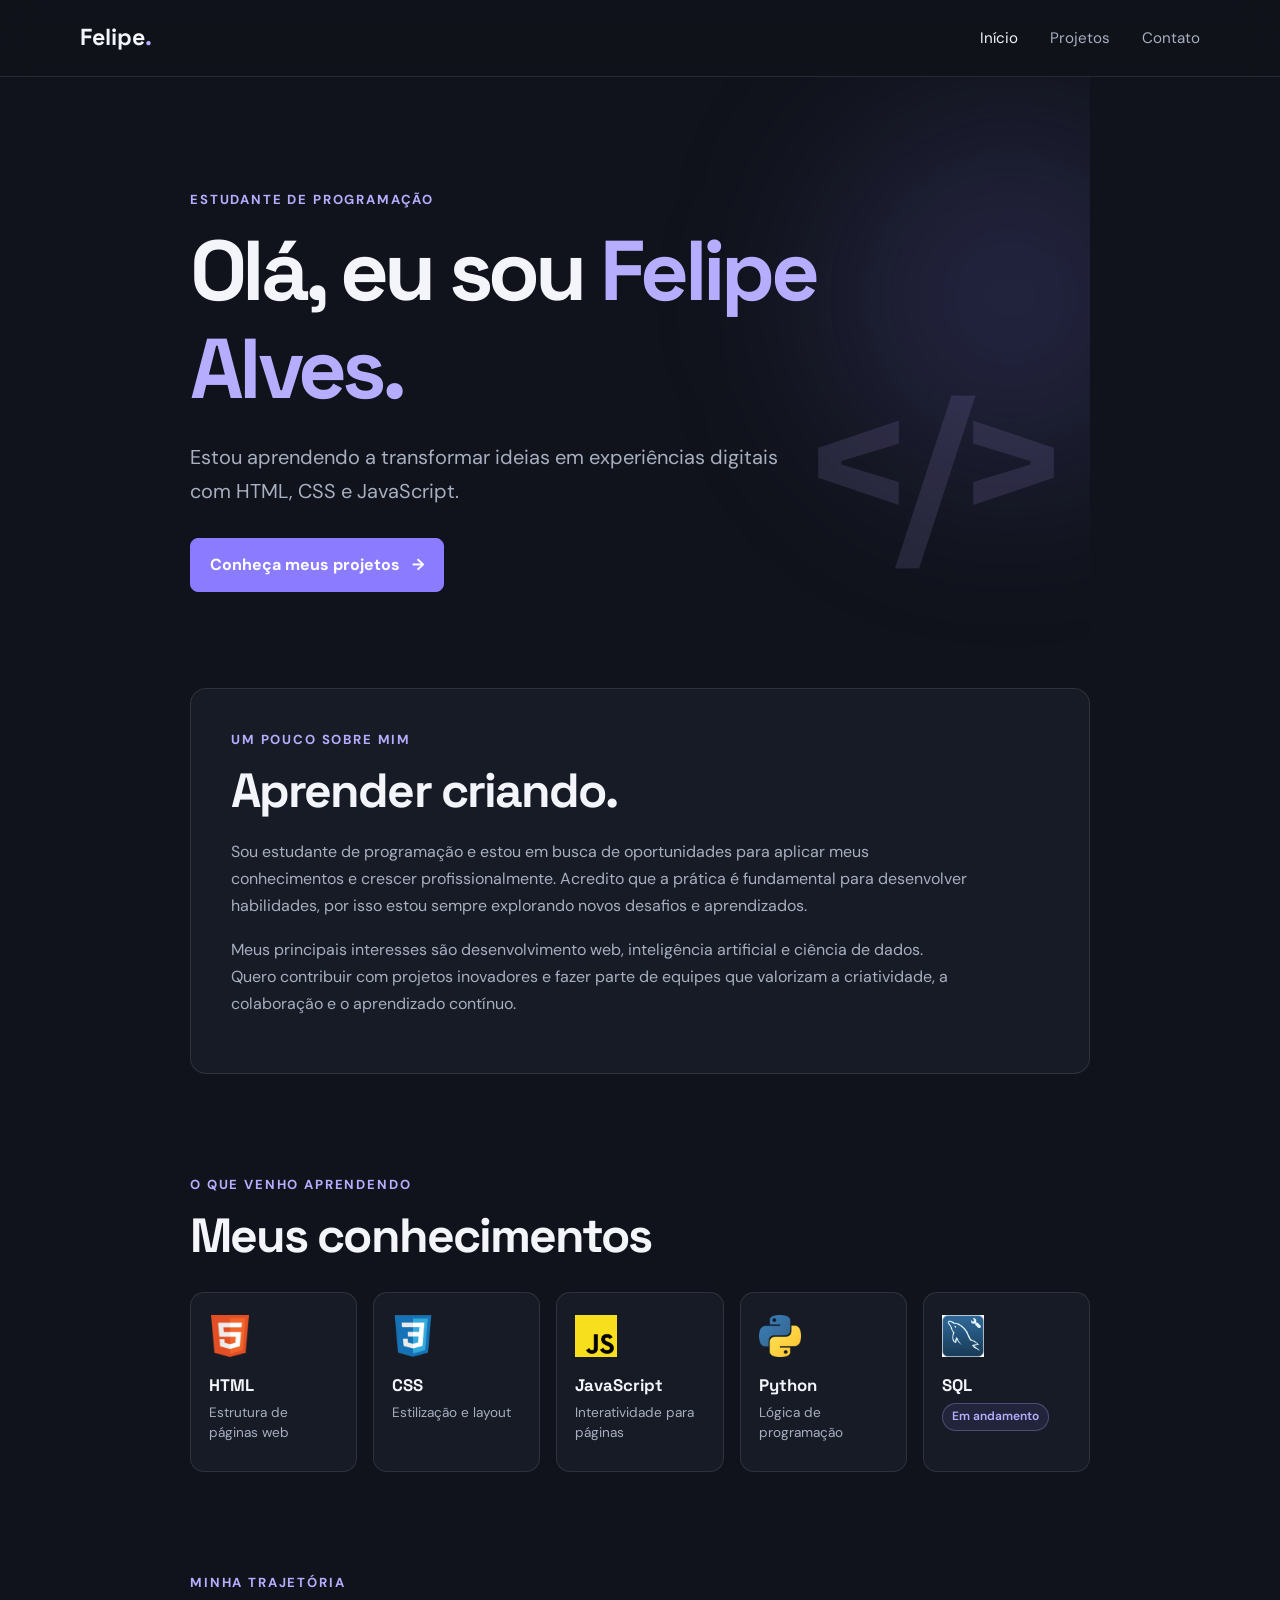
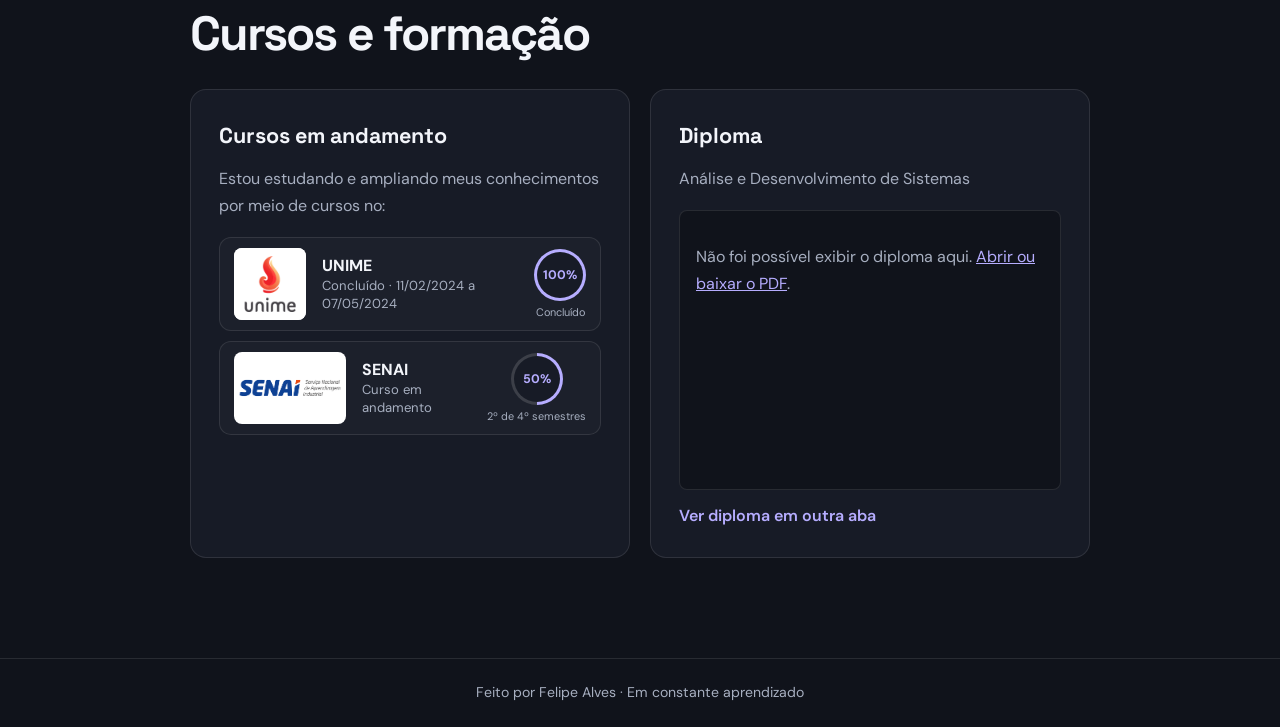
==== index.html @ 54317f24 "fazendo" ====
<!DOCTYPE html>
<html lang="pt-BR">
<head>
    <meta charset="UTF-8">
    <meta name="viewport" content="width=device-width, initial-scale=1.0">
    <meta name="description" content="Conheça o portfólio de Felipe Alves, estudante de programação.">
    <title>Felipe Alves | Portfólio</title>
    <link rel="stylesheet" href="style.css">
</head>
<body class="pagina-portifolio">
    <header class="cabecalho">
        <nav class="navegacao" aria-label="Navegação principal">
            <a class="marca" href="index.html">Felipe<span>.</span></a>
            <ul>
                <li><a href="index.html" aria-current="page">Início</a></li>
                <li><a href="projetos.html">Projetos</a></li>
                <li><a href="contato.html">Contato</a></li>
            </ul>
        </nav>
    </header>

    <main>
        <section class="apresentacao" aria-labelledby="titulo-principal">
            <p class="etiqueta" data-reveal>Estudante de programação</p>
            <h1 id="titulo-principal" data-reveal>Olá, eu sou <span>Felipe Alves.</span></h1>
            <p class="texto-destaque" data-reveal>Estou aprendendo a transformar ideias em experiências digitais com HTML, CSS e JavaScript.</p>
            <a class="botao" href="projetos.html">Conheça meus projetos <span aria-hidden="true">→</span></a>
            <div class="detalhe-apresentacao" aria-hidden="true">&lt;/&gt;</div>
        </section>

        <section class="sobre" aria-labelledby="titulo-sobre">
            <p class="etiqueta" data-reveal>Um pouco sobre mim</p>
            <h2 id="titulo-sobre" data-reveal>Aprender criando.</h2>
            <p data-reveal>Sou estudante de programação e estou em busca de oportunidades para aplicar meus conhecimentos e crescer profissionalmente. Acredito que a prática é fundamental para desenvolver habilidades, por isso estou sempre explorando novos desafios e aprendizados.</p>
            <p data-reveal>Meus principais interesses são desenvolvimento web, inteligência artificial e ciência de dados. Quero contribuir com projetos inovadores e fazer parte de equipes que valorizam a criatividade, a colaboração e o aprendizado contínuo.</p>
        </section>

        <section class="conhecimentos" aria-labelledby="titulo-conhecimentos">
            <p class="etiqueta" data-reveal>O que venho aprendendo</p>
            <h2 id="titulo-conhecimentos" data-reveal>Meus conhecimentos</h2>
            <div class="conhecimentos-grade">
                <article class="cartao-conhecimento" data-reveal>
                    <img class="icone-tecnologia" src="assets/html 2.png" alt="Logo do HTML">
                    <h3>HTML</h3>
                    <p>Estrutura de páginas web</p>
                </article>
                <article class="cartao-conhecimento" data-reveal>
                    <img class="icone-tecnologia" src="assets/css 2.png" alt="Logo do CSS">
                    <h3>CSS</h3>
                    <p>Estilização e layout</p>
                </article>
                <article class="cartao-conhecimento" data-reveal>
                    <img class="icone-tecnologia" src="assets/js.png" alt="Logo do JavaScript">
                    <h3>JavaScript</h3>
                    <p>Interatividade para páginas</p>
                </article>
                <article class="cartao-conhecimento" data-reveal>
                    <img class="icone-tecnologia" src="assets/python.webp" alt="Logo do Python">
                    <h3>Python</h3>
                    <p>Lógica de programação</p>
                </article>
                <article class="cartao-conhecimento" data-reveal>
                    <img class="icone-tecnologia" src="assets/sql.jpg" alt="Ícone de banco de dados SQL">
                    <h3>SQL</h3>
                    <p><span class="status-aprendizado">Em andamento</span></p>
                </article>
            </div>
        </section>

        <section class="formacao" aria-labelledby="titulo-formacao">
            <p class="etiqueta" data-reveal>Minha trajetória</p>
            <h2 id="titulo-formacao" data-reveal>Cursos e formação</h2>
            <div class="formacao-grade">
                <article class="cartao-formacao" data-reveal>
                    <h3>Cursos em andamento</h3>
                    <p>Estou estudando e ampliando meus conhecimentos por meio de cursos no:</p>
                    <ul class="lista-cursos">
                        <li class="instituicao-curso">
                            <span class="moldura-logo logo-unime">
                                <img src="assets/unime.png" alt="Logo da UNIME">
                            </span>
                            <span class="detalhe-curso"><strong>UNIME</strong><small>Concluído · 11/02/2024 a 07/05/2024</small></span>
                            <span class="progresso-curso" role="img" aria-label="Progresso na UNIME: 100 por cento, curso concluído">
                                <span class="progresso-circulo progresso-circulo--completo">100%</span>
                                <small>Concluído</small>
                            </span>
                        </li>
                        <li class="instituicao-curso">
                            <span class="moldura-logo logo-senai">
                                <img src="assets/senai.png" alt="Logo do SENAI">
                            </span>
                            <span class="detalhe-curso"><strong>SENAI</strong><small>Curso em andamento</small></span>
                            <span class="progresso-curso" role="img" aria-label="Progresso no SENAI: 50 por cento, segundo de quatro semestres">
                                <span class="progresso-circulo">50%</span>
                                <small>2º de 4º semestres</small>
                            </span>
                        </li>
                    </ul>
                </article>
                <article class="cartao-formacao cartao-diploma" data-reveal>
                    <h3>Diploma</h3>
                    <p>Análise e Desenvolvimento de Sistemas</p>
                    <object class="visualizador-diploma" data="assets/diploma.pdf" type="application/pdf" aria-label="Prévia do diploma de Análise e Desenvolvimento de Sistemas">
                        <p>Não foi possível exibir o diploma aqui. <a href="assets/diploma.pdf" target="_blank" rel="noopener noreferrer">Abrir ou baixar o PDF</a>.</p>
                    </object>
                    <a class="link-diploma" href="assets/diploma.pdf" target="_blank" rel="noopener noreferrer">Ver diploma em outra aba</a>
                </article>
            </div>
        </section>
    </main>

    <footer class="rodape">
        <p>Feito por Felipe Alves · Em constante aprendizado</p>
    </footer>
    <script src="reveal.js" defer></script>
</body>
</html>
---- style.css ----
@import url("https://fonts.googleapis.com/css2?family=DM+Sans:wght@400;500;600;700&family=Space+Grotesk:wght@500;600;700&display=swap");

:root {
    color-scheme: dark;
    --fundo: #10131b;
    --superficie: #171b26;
    --texto: #f3f5fa;
    --texto-suave: #a7afc0;
    --destaque: #8b7bff;
    --destaque-claro: #b6adff;
    --borda: rgba(255, 255, 255, 0.1);
}

* {
    box-sizing: border-box;
}

html {
    scroll-behavior: smooth;
    scroll-padding-top: 88px;
}

body {
    min-width: 320px;
    margin: 0;
    background: var(--fundo);
    color: var(--texto);
    font-family: "DM Sans", sans-serif;
    line-height: 1.7;
}

a {
    color: inherit;
}

.cabecalho {
    position: sticky;
    z-index: 10;
    top: 0;
    border-bottom: 1px solid var(--borda);
    background: rgba(16, 19, 27, 0.88);
    backdrop-filter: blur(14px);
    transition: background-color 220ms ease, border-color 220ms ease, box-shadow 220ms ease;
}

.navegacao {
    width: min(1120px, calc(100% - 48px));
    min-height: 76px;
    margin: 0 auto;
    display: flex;
    align-items: center;
    justify-content: space-between;
}

.marca {
    font-family: "Space Grotesk", sans-serif;
    font-size: 1.45rem;
    font-weight: 700;
    text-decoration: none;
}

.marca span {
    color: var(--destaque-claro);
}

.navegacao ul {
    display: flex;
    gap: 32px;
    margin: 0;
    padding: 0;
    list-style: none;
}

.navegacao li a {
    display: inline-block;
    color: var(--texto-suave);
    font-size: 0.95rem;
    text-decoration: none;
    transition: color 100ms ease, transform 100ms ease;
}

.navegacao li a:hover,
.navegacao li a:focus-visible,
.navegacao li a[aria-current="page"] {
    color: var(--texto);
}

.navegacao li a:active {
    transform: scale(0.96);
}

.navegacao a:focus-visible {
    outline: 2px solid var(--destaque-claro);
    outline-offset: 5px;
    border-radius: 3px;
}

[data-reveal] {
    opacity: 1;
    transform: none;
}

body.revelacao-habilitada [data-reveal] {
    opacity: 0;
    transform: translateY(18px);
    transition: opacity 480ms ease, transform 480ms ease;
}

body.revelacao-habilitada [data-reveal].revelacao-visivel {
    opacity: 1;
    transform: translateY(0);
}

.apresentacao,
.sobre,
.conhecimentos,
.formacao {
    width: min(900px, calc(100% - 48px));
    margin: 0 auto;
}

.apresentacao {
    position: relative;
    min-height: 510px;
    padding: 112px 0 96px;
    display: flex;
    flex-direction: column;
    align-items: flex-start;
    justify-content: center;
    overflow: hidden;
}

.apresentacao::before {
    position: absolute;
    z-index: -1;
    top: 40px;
    right: -100px;
    width: 360px;
    height: 360px;
    border-radius: 50%;
    background: rgba(139, 123, 255, 0.16);
    content: "";
    filter: blur(90px);
}

.etiqueta {
    margin: 0 0 12px;
    color: var(--destaque-claro);
    font-size: 0.82rem;
    font-weight: 700;
    letter-spacing: 0.14em;
    text-transform: uppercase;
}

.apresentacao h1,
.sobre h2,
.projetos-container h1 {
    margin: 0;
    font-family: "Space Grotesk", sans-serif;
    line-height: 1.15;
}

.apresentacao h1 {
    max-width: 720px;
    font-size: clamp(2.7rem, 8vw, 5.3rem);
    letter-spacing: -0.055em;
}

.apresentacao h1 span {
    color: var(--destaque-claro);
}

.texto-destaque {
    max-width: 620px;
    margin: 22px 0 30px;
    color: var(--texto-suave);
    font-size: clamp(1.05rem, 2.5vw, 1.25rem);
}

.botao {
    display: inline-flex;
    align-items: center;
    gap: 12px;
    padding: 12px 19px;
    border: 1px solid var(--destaque);
    border-radius: 8px;
    background: var(--destaque);
    color: #fff;
    font-weight: 700;
    text-decoration: none;
    transition: background 180ms ease, transform 180ms ease;
}

.botao:hover {
    transform: translateY(-2px);
    background: #7564f0;
}

.botao:focus-visible,
.navegacao a:focus-visible {
    outline: 3px solid var(--destaque-claro);
    outline-offset: 4px;
}

.detalhe-apresentacao {
    position: absolute;
    right: 4%;
    bottom: 60px;
    color: rgba(182, 173, 255, 0.13);
    font-family: "Space Grotesk", sans-serif;
    font-size: clamp(5rem, 16vw, 12rem);
    font-weight: 700;
    letter-spacing: -0.1em;
    pointer-events: none;
}

.sobre {
    max-width: 900px;
    margin-bottom: 100px;
    padding: 40px;
    border: 1px solid var(--borda);
    border-radius: 16px;
    background: var(--superficie);
}

.sobre h2 {
    margin-bottom: 20px;
    font-size: clamp(2rem, 5vw, 3rem);
    letter-spacing: -0.04em;
}

.sobre > p:not(.etiqueta) {
    max-width: 740px;
    color: var(--texto-suave);
}

.conhecimentos {
    margin-bottom: 100px;
}

.conhecimentos h2 {
    margin: 0 0 28px;
    font-family: "Space Grotesk", sans-serif;
    font-size: clamp(2rem, 5vw, 3rem);
    letter-spacing: -0.04em;
    line-height: 1.15;
}

.conhecimentos-grade {
    display: grid;
    grid-template-columns: repeat(auto-fit, minmax(140px, 1fr));
    gap: 16px;
}

.cartao-conhecimento {
    min-height: 180px;
    padding: 22px 18px;
    border: 1px solid var(--borda);
    border-radius: 14px;
    background: var(--superficie);
    transition: transform 180ms ease, border-color 180ms ease;
}

.cartao-conhecimento:hover {
    transform: translateY(-4px);
    border-color: rgba(182, 173, 255, 0.5);
}

.icone-tecnologia {
    display: block;
    width: 42px;
    height: 42px;
    margin-bottom: 14px;
    object-fit: contain;
}

.cartao-conhecimento h3 {
    margin: 0 0 4px;
    font-family: "Space Grotesk", sans-serif;
    font-size: 1.05rem;
}

.cartao-conhecimento p {
    margin: 0;
    color: var(--texto-suave);
    font-size: 0.85rem;
    line-height: 1.45;
}

.status-aprendizado {
    display: inline-block;
    padding: 4px 9px;
    border: 1px solid rgba(182, 173, 255, 0.3);
    border-radius: 999px;
    background: rgba(139, 123, 255, 0.1);
    color: var(--destaque-claro);
    font-size: 0.75rem;
    font-weight: 600;
}

.formacao {
    margin-bottom: 100px;
}

.formacao h2 {
    margin: 0 0 28px;
    font-family: "Space Grotesk", sans-serif;
    font-size: clamp(2rem, 5vw, 3rem);
    letter-spacing: -0.04em;
    line-height: 1.15;
}

.formacao-grade {
    display: grid;
    grid-template-columns: repeat(2, minmax(0, 1fr));
    gap: 20px;
}

.cartao-formacao {
    padding: 28px;
    border: 1px solid var(--borda);
    border-radius: 16px;
    background: var(--superficie);
}

.cartao-formacao h3 {
    margin: 0 0 10px;
    font-family: "Space Grotesk", sans-serif;
    font-size: 1.35rem;
}

.cartao-formacao > p {
    margin: 0 0 18px;
    color: var(--texto-suave);
}

.lista-cursos {
    display: grid;
    grid-template-columns: 1fr;
    gap: 10px;
    margin: 0;
    padding: 0;
    list-style: none;
}

.instituicao-curso {
    display: flex;
    min-height: 92px;
    align-items: center;
    gap: 16px;
    padding: 10px 14px;
    border: 1px solid var(--borda);
    border-radius: 12px;
    background: rgba(255, 255, 255, 0.025);
}

.moldura-logo {
    display: flex;
    width: 72px;
    height: 72px;
    flex: 0 0 72px;
    align-items: center;
    justify-content: center;
    overflow: hidden;
    border-radius: 8px;
    background: #fff;
}

.moldura-logo img {
    display: block;
    width: 100%;
    height: 100%;
}

.logo-unime img {
    object-fit: contain;
}

.logo-senai {
    width: 112px;
    flex-basis: 112px;
}

.logo-senai img {
    object-fit: cover;
    object-position: center;
}

.detalhe-curso {
    display: flex;
    flex-direction: column;
    line-height: 1.4;
}

.detalhe-curso strong {
    color: var(--texto);
}

.detalhe-curso small {
    color: var(--texto-suave);
    font-size: 0.82rem;
}

.progresso-curso {
    display: flex;
    flex: 0 0 auto;
    flex-direction: column;
    align-items: center;
    gap: 5px;
    margin-left: auto;
    text-align: center;
}

.progresso-circulo {
    display: grid;
    width: 52px;
    aspect-ratio: 1;
    place-items: center;
    border: 3px solid transparent;
    border-radius: 50%;
    background:
        linear-gradient(var(--superficie), var(--superficie)) padding-box,
        conic-gradient(var(--destaque-claro) 50%, rgba(255, 255, 255, 0.14) 50%) border-box;
    color: var(--destaque-claro);
    font-size: 0.78rem;
    font-weight: 700;
}

.progresso-circulo--completo {
    background:
        linear-gradient(var(--superficie), var(--superficie)) padding-box,
        conic-gradient(var(--destaque-claro) 100%, rgba(255, 255, 255, 0.14) 100%) border-box;
}

.progresso-curso small {
    color: var(--texto-suave);
    font-size: 0.68rem;
    line-height: 1.2;
}

.visualizador-diploma {
    display: block;
    width: 100%;
    height: 280px;
    border: 1px solid var(--borda);
    border-radius: 8px;
    background: var(--fundo);
}

.visualizador-diploma p {
    padding: 16px;
    color: var(--texto-suave);
}

.visualizador-diploma a,
.link-diploma {
    color: var(--destaque-claro);
}

.link-diploma {
    display: inline-block;
    margin-top: 12px;
    font-weight: 600;
    text-decoration: none;
}

.link-diploma:hover {
    text-decoration: underline;
}

.rodape {
    padding: 22px 24px;
    border-top: 1px solid var(--borda);
    color: var(--texto-suave);
    font-size: 0.88rem;
    text-align: center;
}

.rodape p {
    margin: 0;
}

@media (max-width: 600px) {
    .navegacao {
        width: calc(100% - 32px);
        min-height: 68px;
    }

    .navegacao ul {
        gap: 16px;
    }

    .navegacao li a {
        font-size: 0.86rem;
    }

    .apresentacao,
    .sobre,
    .conhecimentos,
    .formacao {
        width: calc(100% - 32px);
    }

    .apresentacao {
        min-height: 440px;
        padding: 80px 0;
    }

    .detalhe-apresentacao {
        right: 8px;
        bottom: 24px;
        font-size: 5rem;
    }

    .sobre {
        margin-bottom: 64px;
        padding: 26px 22px;
    }

    .conhecimentos {
        margin-bottom: 64px;
    }

    .conhecimentos-grade {
        grid-template-columns: repeat(2, minmax(0, 1fr));
    }

    .cartao-conhecimento {
        min-height: 160px;
    }

    .formacao {
        margin-bottom: 64px;
    }

    .formacao-grade {
        grid-template-columns: 1fr;
    }

    .cartao-formacao {
        padding: 24px 20px;
    }

    .instituicao-curso {
        gap: 10px;
        padding: 10px;
    }

    .logo-senai {
        width: 84px;
        flex-basis: 84px;
    }

    .progresso-circulo {
        width: 44px;
    }

    .progresso-curso small {
        max-width: 62px;
    }
}

@media (max-width: 360px) {
    .conhecimentos-grade {
        grid-template-columns: 1fr;
    }
}

@media (prefers-reduced-motion: reduce) {
    html {
        scroll-behavior: auto;
    }

    *,
    *::before,
    *::after {
        transition-duration: 0.01ms !important;
    }

    body.revelacao-habilitada [data-reveal] {
        opacity: 1;
        transform: none;
    }
}
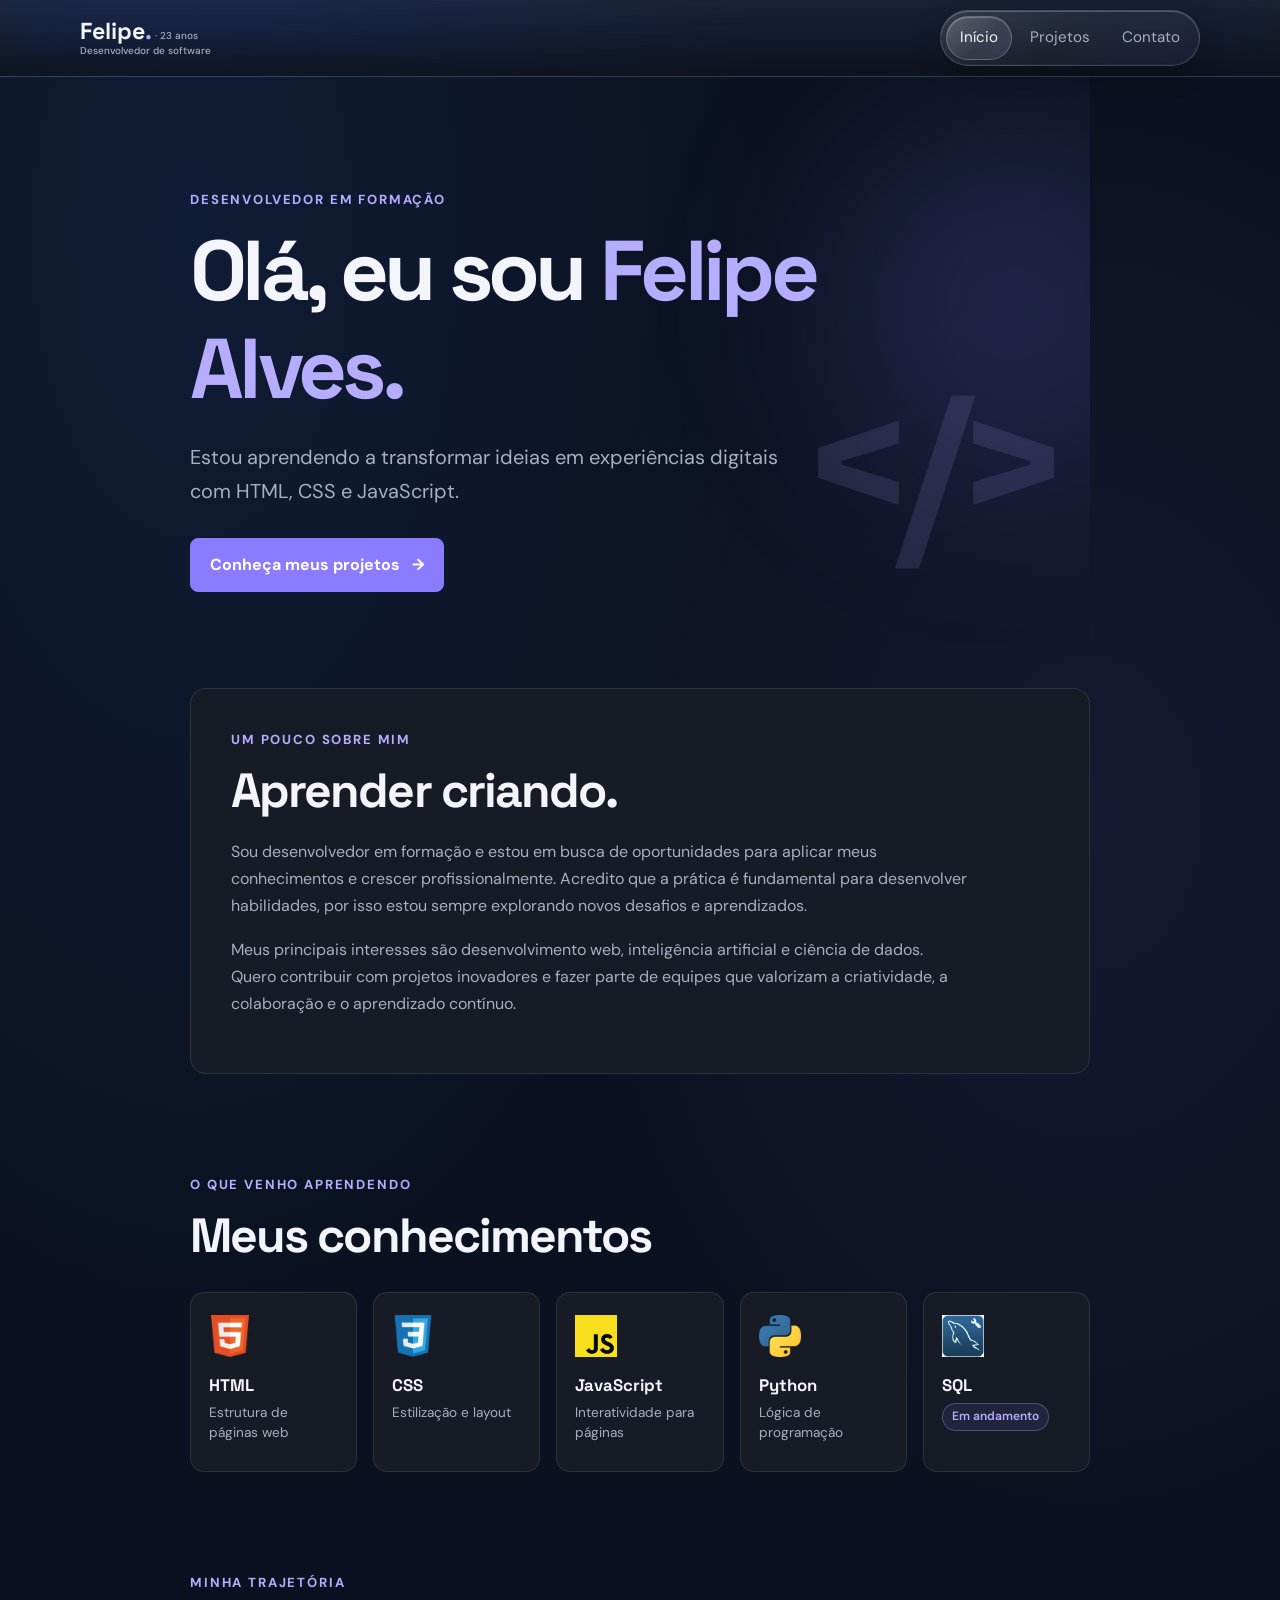
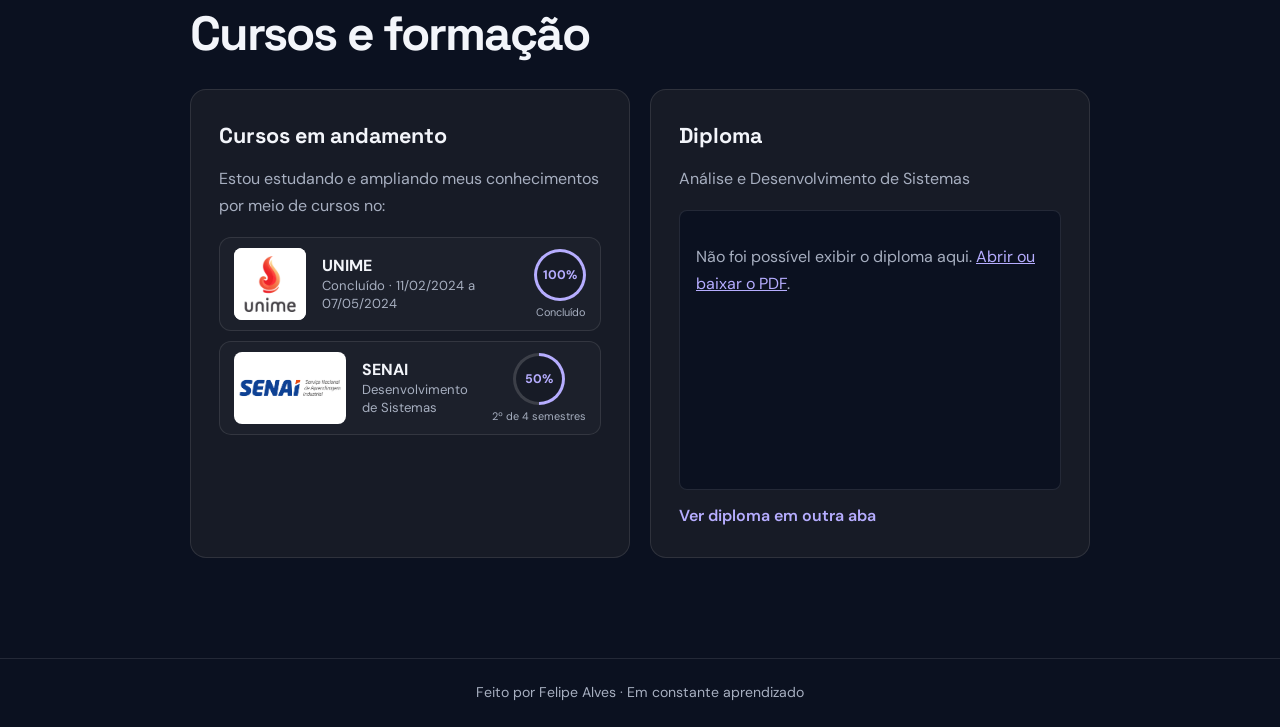
==== commit 35be2b4e: "alterando" ====
--- a/index.html
+++ b/index.html
@@ -3,14 +3,17 @@
 <head>
     <meta charset="UTF-8">
     <meta name="viewport" content="width=device-width, initial-scale=1.0">
-    <meta name="description" content="Conheça o portfólio de Felipe Alves, estudante de programação.">
+    <meta name="description" content="Conheça o portfólio de Felipe Alves, desenvolvedor de software em formação.">
     <title>Felipe Alves | Portfólio</title>
     <link rel="stylesheet" href="style.css">
 </head>
 <body class="pagina-portifolio">
     <header class="cabecalho">
         <nav class="navegacao" aria-label="Navegação principal">
-            <a class="marca" href="index.html">Felipe<span>.</span></a>
+            <a class="marca" href="index.html">
+                <span class="marca-nome">Felipe<span>.</span><small class="marca-idade"> · 23 anos</small></span>
+                <small class="marca-profissao">Desenvolvedor de software</small>
+            </a>
             <ul>
                 <li><a href="index.html" aria-current="page">Início</a></li>
                 <li><a href="projetos.html">Projetos</a></li>
@@ -21,7 +24,7 @@
 
     <main>
         <section class="apresentacao" aria-labelledby="titulo-principal">
-            <p class="etiqueta" data-reveal>Estudante de programação</p>
+            <p class="etiqueta" data-reveal>Desenvolvedor em formação</p>
             <h1 id="titulo-principal" data-reveal>Olá, eu sou <span>Felipe Alves.</span></h1>
             <p class="texto-destaque" data-reveal>Estou aprendendo a transformar ideias em experiências digitais com HTML, CSS e JavaScript.</p>
             <a class="botao" href="projetos.html">Conheça meus projetos <span aria-hidden="true">→</span></a>
@@ -31,7 +34,7 @@
         <section class="sobre" aria-labelledby="titulo-sobre">
             <p class="etiqueta" data-reveal>Um pouco sobre mim</p>
             <h2 id="titulo-sobre" data-reveal>Aprender criando.</h2>
-            <p data-reveal>Sou estudante de programação e estou em busca de oportunidades para aplicar meus conhecimentos e crescer profissionalmente. Acredito que a prática é fundamental para desenvolver habilidades, por isso estou sempre explorando novos desafios e aprendizados.</p>
+            <p data-reveal>Sou desenvolvedor em formação e estou em busca de oportunidades para aplicar meus conhecimentos e crescer profissionalmente. Acredito que a prática é fundamental para desenvolver habilidades, por isso estou sempre explorando novos desafios e aprendizados.</p>
             <p data-reveal>Meus principais interesses são desenvolvimento web, inteligência artificial e ciência de dados. Quero contribuir com projetos inovadores e fazer parte de equipes que valorizam a criatividade, a colaboração e o aprendizado contínuo.</p>
         </section>
 
@@ -89,10 +92,10 @@
                             <span class="moldura-logo logo-senai">
                                 <img src="assets/senai.png" alt="Logo do SENAI">
                             </span>
-                            <span class="detalhe-curso"><strong>SENAI</strong><small>Curso em andamento</small></span>
-                            <span class="progresso-curso" role="img" aria-label="Progresso no SENAI: 50 por cento, segundo de quatro semestres">
+                            <span class="detalhe-curso"><strong>SENAI</strong><small>Desenvolvimento de Sistemas</small></span>
+                            <span class="progresso-curso" role="img" aria-label="Progresso no curso de Desenvolvimento de Sistemas no SENAI: 50 por cento, segundo de quatro semestres">
                                 <span class="progresso-circulo">50%</span>
-                                <small>2º de 4º semestres</small>
+                                <small>2º de 4 semestres</small>
                             </span>
                         </li>
                     </ul>
--- a/style.css
+++ b/style.css
@@ -2,7 +2,7 @@
 
 :root {
     color-scheme: dark;
-    --fundo: #10131b;
+    --fundo: #0b1120;
     --superficie: #171b26;
     --texto: #f3f5fa;
     --texto-suave: #a7afc0;
@@ -23,7 +23,10 @@
 body {
     min-width: 320px;
     margin: 0;
-    background: var(--fundo);
+    background:
+        radial-gradient(ellipse at 15% 10%, rgba(59, 130, 246, 0.1), transparent 38%),
+        radial-gradient(ellipse at 85% 35%, rgba(139, 123, 255, 0.08), transparent 35%),
+        var(--fundo);
     color: var(--texto);
     font-family: "DM Sans", sans-serif;
     line-height: 1.7;
@@ -37,9 +40,9 @@
     position: sticky;
     z-index: 10;
     top: 0;
-    border-bottom: 1px solid var(--borda);
-    background: rgba(16, 19, 27, 0.88);
-    backdrop-filter: blur(14px);
+    border-bottom: 1px solid rgba(255, 255, 255, 0.12);
+    background: linear-gradient(180deg, rgba(255, 255, 255, 0.07), rgba(16, 19, 27, 0.76));
+    backdrop-filter: blur(24px) saturate(180%);
     transition: background-color 220ms ease, border-color 220ms ease, box-shadow 220ms ease;
 }
 
@@ -53,35 +56,75 @@
 }
 
 .marca {
+    display: flex;
+    flex-direction: column;
+    flex-shrink: 0;
+    gap: 2px;
     font-family: "Space Grotesk", sans-serif;
     font-size: 1.45rem;
     font-weight: 700;
+    line-height: 1.05;
     text-decoration: none;
 }
 
-.marca span {
+.marca-nome {
+    white-space: nowrap;
+}
+
+.marca-nome > span {
     color: var(--destaque-claro);
 }
 
+.marca-idade,
+.marca-profissao {
+    color: var(--texto-suave);
+    font-family: "DM Sans", sans-serif;
+    font-size: 0.62rem;
+    font-weight: 500;
+    letter-spacing: normal;
+}
+
+.marca-profissao {
+    line-height: 1.2;
+}
+
 .navegacao ul {
     display: flex;
-    gap: 32px;
+    align-items: center;
+    gap: 4px;
     margin: 0;
-    padding: 0;
+    padding: 5px;
+    border: 1px solid rgba(255, 255, 255, 0.16);
+    border-radius: 999px;
+    background: linear-gradient(135deg, rgba(255, 255, 255, 0.12), rgba(255, 255, 255, 0.035) 48%, rgba(139, 123, 255, 0.08));
+    box-shadow: 0 8px 28px rgba(0, 0, 0, 0.2), inset 0 1px 0 rgba(255, 255, 255, 0.22), inset 0 -1px 0 rgba(255, 255, 255, 0.04);
+    backdrop-filter: blur(20px) saturate(190%);
     list-style: none;
 }
 
 .navegacao li a {
-    display: inline-block;
+    display: block;
+    padding: 8px 13px;
+    border: 1px solid transparent;
+    border-radius: 999px;
     color: var(--texto-suave);
     font-size: 0.95rem;
     text-decoration: none;
-    transition: color 100ms ease, transform 100ms ease;
+    transition: color 160ms ease, background 160ms ease, border-color 160ms ease, box-shadow 160ms ease, transform 160ms ease;
 }
 
 .navegacao li a:hover,
-.navegacao li a:focus-visible,
+.navegacao li a:focus-visible {
+    border-color: rgba(255, 255, 255, 0.12);
+    background: rgba(255, 255, 255, 0.08);
+    color: var(--texto);
+    transform: translateY(-3px) scale(1.04);
+}
+
 .navegacao li a[aria-current="page"] {
+    border-color: rgba(255, 255, 255, 0.2);
+    background: linear-gradient(135deg, rgba(255, 255, 255, 0.2), rgba(255, 255, 255, 0.07) 58%, rgba(182, 173, 255, 0.16));
+    box-shadow: inset 0 1px 0 rgba(255, 255, 255, 0.24), 0 2px 10px rgba(0, 0, 0, 0.12);
     color: var(--texto);
 }
 
@@ -486,12 +529,23 @@
         min-height: 68px;
     }
 
+    .marca {
+        font-size: 1.2rem;
+    }
+
+    .marca-idade,
+    .marca-profissao {
+        font-size: 0.55rem;
+    }
+
     .navegacao ul {
-        gap: 16px;
+        gap: 2px;
+        padding: 4px;
     }
 
     .navegacao li a {
-        font-size: 0.86rem;
+        padding: 7px 8px;
+        font-size: 0.8rem;
     }
 
     .apresentacao,
@@ -561,6 +615,24 @@
 }
 
 @media (max-width: 360px) {
+    .navegacao {
+        width: calc(100% - 24px);
+    }
+
+    .marca {
+        font-size: 1.05rem;
+    }
+
+    .marca-idade,
+    .marca-profissao {
+        font-size: 0.5rem;
+    }
+
+    .navegacao li a {
+        padding: 6px;
+        font-size: 0.74rem;
+    }
+
     .conhecimentos-grade {
         grid-template-columns: 1fr;
     }
